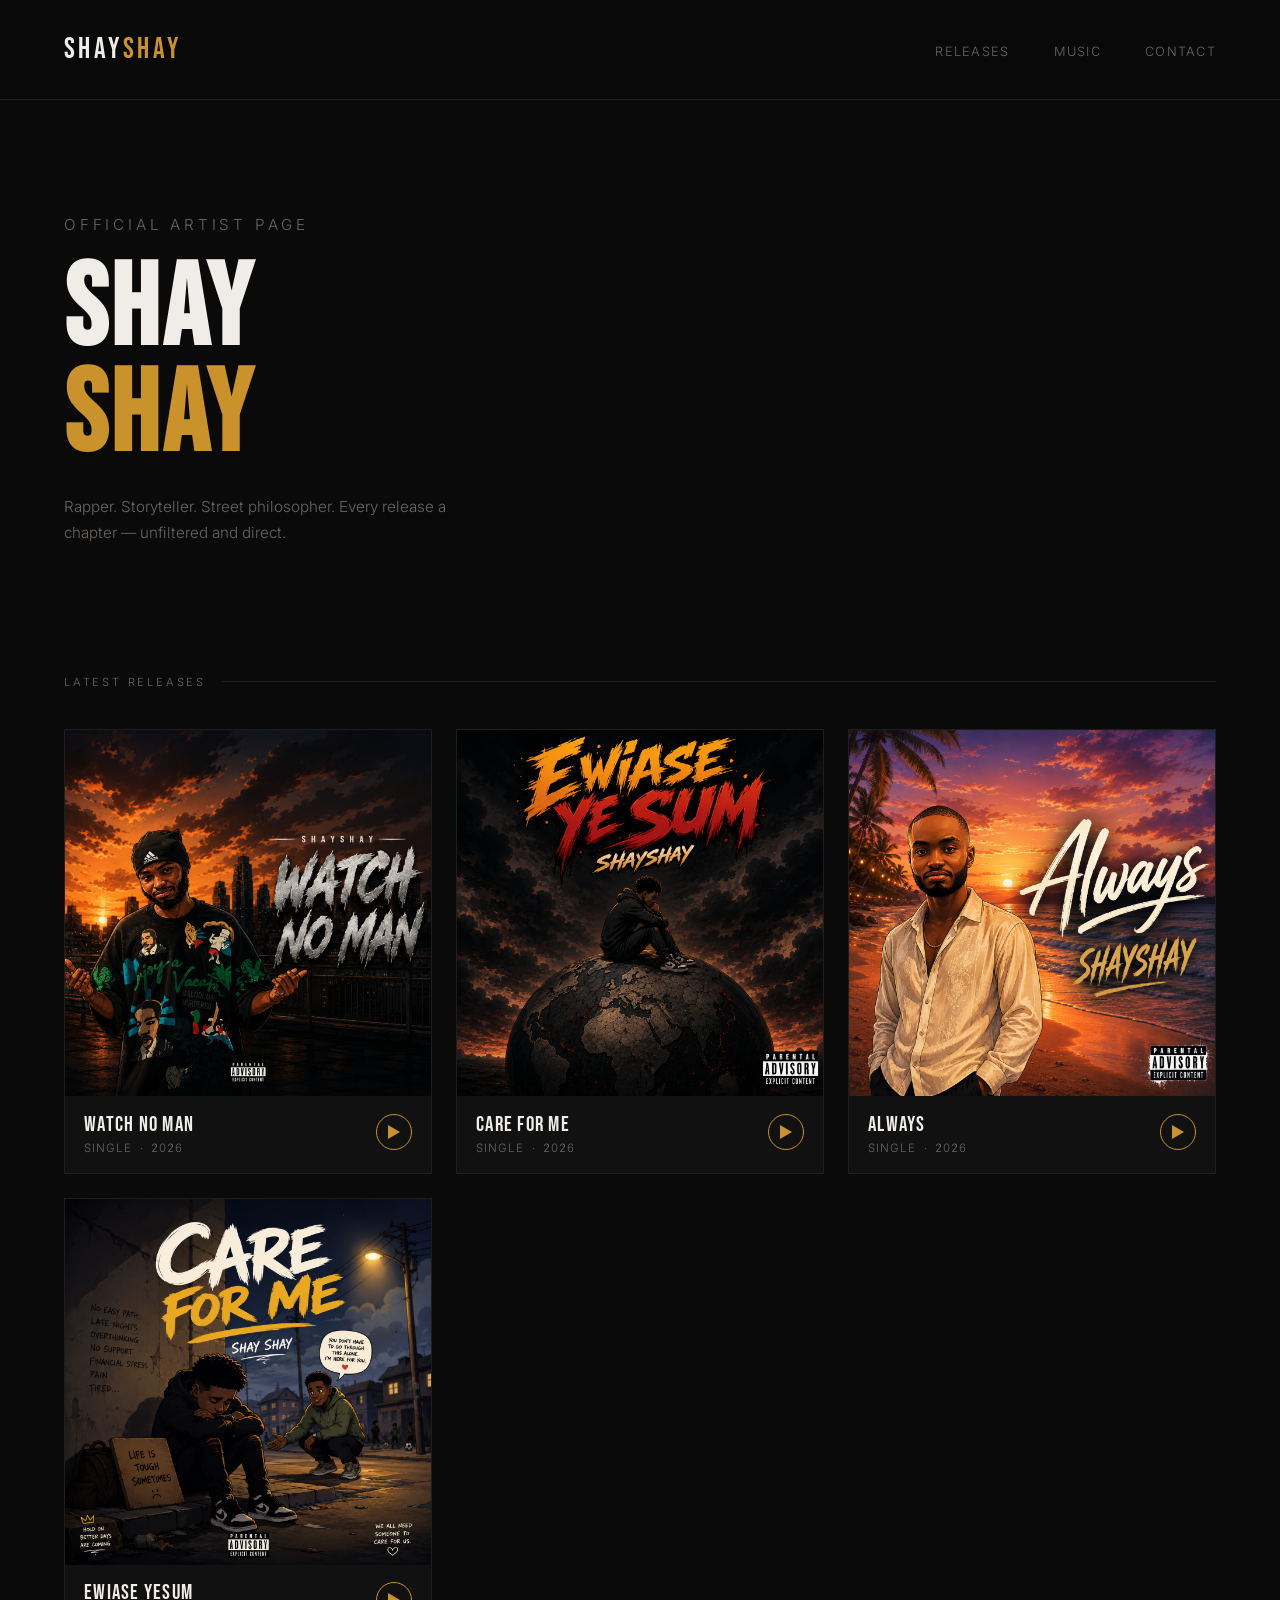
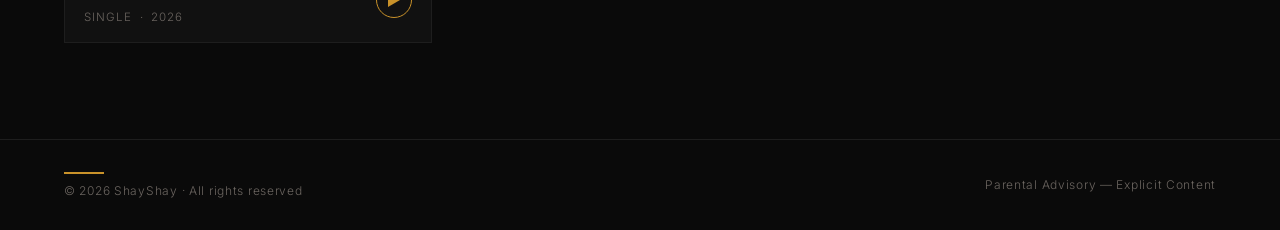
==== shayshay.html @ 4b3b52e3 "Add files via upload" ====
<!DOCTYPE html>
<html lang="en">
<head>
  <meta charset="UTF-8" />
  <meta name="viewport" content="width=device-width, initial-scale=1.0" />
  <title>ShayShay — Music</title>
  <link href="https://fonts.googleapis.com/css2?family=Bebas+Neue&family=Inter:wght@300;400;500&display=swap" rel="stylesheet" />
  <style>
    *, *::before, *::after { box-sizing: border-box; margin: 0; padding: 0; }

    :root {
      --bg: #0a0a0a;
      --surface: #111111;
      --border: #1e1e1e;
      --gold: #c9922a;
      --gold-light: #e8b44a;
      --text: #f0ede8;
      --muted: #6b6560;
    }

    html { scroll-behavior: smooth; }

    body {
      background: var(--bg);
      color: var(--text);
      font-family: 'Inter', sans-serif;
      font-weight: 300;
      min-height: 100vh;
    }

    /* ── HEADER ── */
    header {
      display: flex;
      align-items: center;
      justify-content: space-between;
      padding: 2rem 4rem;
      border-bottom: 1px solid var(--border);
      position: sticky;
      top: 0;
      background: rgba(10,10,10,0.92);
      backdrop-filter: blur(12px);
      z-index: 100;
    }

    .logo {
      font-family: 'Bebas Neue', sans-serif;
      font-size: 1.8rem;
      letter-spacing: 0.12em;
      color: var(--text);
    }

    .logo span { color: var(--gold); }

    nav a {
      color: var(--muted);
      text-decoration: none;
      font-size: 0.8rem;
      letter-spacing: 0.1em;
      text-transform: uppercase;
      margin-left: 2.5rem;
      transition: color 0.2s;
    }
    nav a:hover { color: var(--text); }

    /* ── HERO ── */
    .hero {
      padding: 7rem 4rem 4rem;
      max-width: 680px;
    }

    .hero-eyebrow {
      font-size: 0.7rem;
      letter-spacing: 0.25em;
      text-transform: uppercase;
      color: var(--gold);
      margin-bottom: 1.2rem;
    }

    .hero h1 {
      font-family: 'Bebas Neue', sans-serif;
      font-size: clamp(4rem, 9vw, 7.5rem);
      line-height: 0.92;
      letter-spacing: 0.03em;
      margin-bottom: 1.5rem;
    }

    .hero h1 em {
      font-style: normal;
      color: var(--gold);
    }

    .hero p {
      font-size: 0.95rem;
      line-height: 1.75;
      color: var(--muted);
      max-width: 420px;
    }

    /* ── RELEASES ── */
    .releases {
      padding: 4rem 4rem 6rem;
    }

    .section-label {
      font-size: 0.7rem;
      letter-spacing: 0.25em;
      text-transform: uppercase;
      color: var(--muted);
      margin-bottom: 2.5rem;
      display: flex;
      align-items: center;
      gap: 1rem;
    }
    .section-label::after {
      content: '';
      flex: 1;
      height: 1px;
      background: var(--border);
    }

    /* ── GRID ── */
    .grid {
      display: grid;
      grid-template-columns: repeat(auto-fill, minmax(280px, 1fr));
      gap: 1.5rem;
    }

    .card {
      background: var(--surface);
      border: 1px solid var(--border);
      overflow: hidden;
      cursor: pointer;
      transition: transform 0.25s ease, border-color 0.25s;
      position: relative;
    }

    .card:hover {
      transform: translateY(-4px);
      border-color: var(--gold);
    }

    .card-art {
      width: 100%;
      aspect-ratio: 1 / 1;
      object-fit: cover;
      display: block;
      transition: transform 0.4s ease;
    }

    .card:hover .card-art {
      transform: scale(1.03);
    }

    .card-info {
      padding: 1.1rem 1.2rem;
      display: flex;
      align-items: flex-start;
      justify-content: space-between;
      gap: 0.5rem;
    }

    .card-title {
      font-family: 'Bebas Neue', sans-serif;
      font-size: 1.3rem;
      letter-spacing: 0.06em;
      line-height: 1.1;
    }

    .card-meta {
      font-size: 0.72rem;
      color: var(--muted);
      letter-spacing: 0.08em;
      margin-top: 0.3rem;
      text-transform: uppercase;
    }

    .play-btn {
      width: 36px;
      height: 36px;
      border-radius: 50%;
      border: 1px solid var(--gold);
      background: transparent;
      color: var(--gold);
      display: flex;
      align-items: center;
      justify-content: center;
      flex-shrink: 0;
      transition: background 0.2s, color 0.2s;
      cursor: pointer;
    }
    .play-btn:hover { background: var(--gold); color: #000; }

    /* ── LIGHTBOX ── */
    .lightbox {
      display: none;
      position: fixed;
      inset: 0;
      background: rgba(0,0,0,0.9);
      z-index: 999;
      align-items: center;
      justify-content: center;
      padding: 2rem;
    }
    .lightbox.open { display: flex; }

    .lightbox img {
      max-width: min(720px, 90vw);
      max-height: 90vh;
      object-fit: contain;
      box-shadow: 0 0 80px rgba(201,146,42,0.15);
    }

    .lightbox-close {
      position: absolute;
      top: 1.5rem;
      right: 2rem;
      font-size: 2rem;
      color: var(--muted);
      cursor: pointer;
      background: none;
      border: none;
      line-height: 1;
      transition: color 0.2s;
    }
    .lightbox-close:hover { color: var(--text); }

    /* ── FOOTER ── */
    footer {
      border-top: 1px solid var(--border);
      padding: 2rem 4rem;
      display: flex;
      align-items: center;
      justify-content: space-between;
      flex-wrap: wrap;
      gap: 1rem;
    }

    footer p {
      font-size: 0.75rem;
      color: var(--muted);
      letter-spacing: 0.06em;
    }

    .gold-line {
      width: 2.5rem;
      height: 2px;
      background: var(--gold);
      margin-bottom: 0.6rem;
    }

    /* ── RESPONSIVE ── */
    @media (max-width: 640px) {
      header { padding: 1.5rem 1.5rem; }
      nav { display: none; }
      .hero { padding: 4rem 1.5rem 3rem; }
      .releases { padding: 3rem 1.5rem 5rem; }
      footer { padding: 2rem 1.5rem; }
    }
  </style>
</head>
<body>

  <header>
    <div class="logo">Shay<span>Shay</span></div>
    <nav>
      <a href="#releases">Releases</a>
      <a href="#">Music</a>
      <a href="#">Contact</a>
    </nav>
  </header>

  <section class="hero">
    <p class="hero-eyebrow">Official Artist Page</p>
    <h1>Shay<br><em>Shay</em></h1>
    <p>Rapper. Storyteller. Street philosopher. Every release a chapter — unfiltered and direct.</p>
  </section>

  <section class="releases" id="releases">
    <p class="section-label">Latest Releases</p>

    <div class="grid">

      <div class="card" onclick="openLightbox(this)">
        <img class="card-art" src="C1.png" alt="Watch No Man" />
        <div class="card-info">
          <div>
            <div class="card-title">Watch No Man</div>
            <div class="card-meta">Single &nbsp;·&nbsp; 2026</div>
          </div>
          <button class="play-btn" aria-label="Play">
            <svg width="12" height="14" viewBox="0 0 12 14" fill="currentColor"><path d="M0 0l12 7-12 7V0z"/></svg>
          </button>
        </div>
      </div>

      <div class="card" onclick="openLightbox(this)">
        <img class="card-art" src="C2.png" alt="Care For Me" />
        <div class="card-info">
          <div>
            <div class="card-title">Care For Me</div>
            <div class="card-meta">Single &nbsp;·&nbsp; 2026</div>
          </div>
          <button class="play-btn" aria-label="Play">
            <svg width="12" height="14" viewBox="0 0 12 14" fill="currentColor"><path d="M0 0l12 7-12 7V0z"/></svg>
          </button>
        </div>
      </div>

      <div class="card" onclick="openLightbox(this)">
        <img class="card-art" src="C3.png" alt="Always" />
        <div class="card-info">
          <div>
            <div class="card-title">Always</div>
            <div class="card-meta">Single &nbsp;·&nbsp; 2026</div>
          </div>
          <button class="play-btn" aria-label="Play">
            <svg width="12" height="14" viewBox="0 0 12 14" fill="currentColor"><path d="M0 0l12 7-12 7V0z"/></svg>
          </button>
        </div>
      </div>

      <div class="card" onclick="openLightbox(this)">
        <img class="card-art" src="C4.png" alt="Ewiase Yesum" />
        <div class="card-info">
          <div>
            <div class="card-title">Ewiase Yesum</div>
            <div class="card-meta">Single &nbsp;·&nbsp; 2026</div>
          </div>
          <button class="play-btn" aria-label="Play">
            <svg width="12" height="14" viewBox="0 0 12 14" fill="currentColor"><path d="M0 0l12 7-12 7V0z"/></svg>
          </button>
        </div>
      </div>

    </div>
  </section>

  <!-- Lightbox -->
  <div class="lightbox" id="lightbox" onclick="closeLightbox()">
    <button class="lightbox-close" onclick="closeLightbox()">×</button>
    <img id="lightbox-img" src="" alt="" />
  </div>

  <footer>
    <div>
      <div class="gold-line"></div>
      <p>© 2026 ShayShay · All rights reserved</p>
    </div>
    <p>Parental Advisory — Explicit Content</p>
  </footer>

  <script>
    function openLightbox(card) {
      const img = card.querySelector('.card-art');
      document.getElementById('lightbox-img').src = img.src;
      document.getElementById('lightbox-img').alt = img.alt;
      document.getElementById('lightbox').classList.add('open');
    }

    function closeLightbox() {
      document.getElementById('lightbox').classList.remove('open');
    }

    document.addEventListener('keydown', e => {
      if (e.key === 'Escape') closeLightbox();
    });
  </script>

</body>
</html>
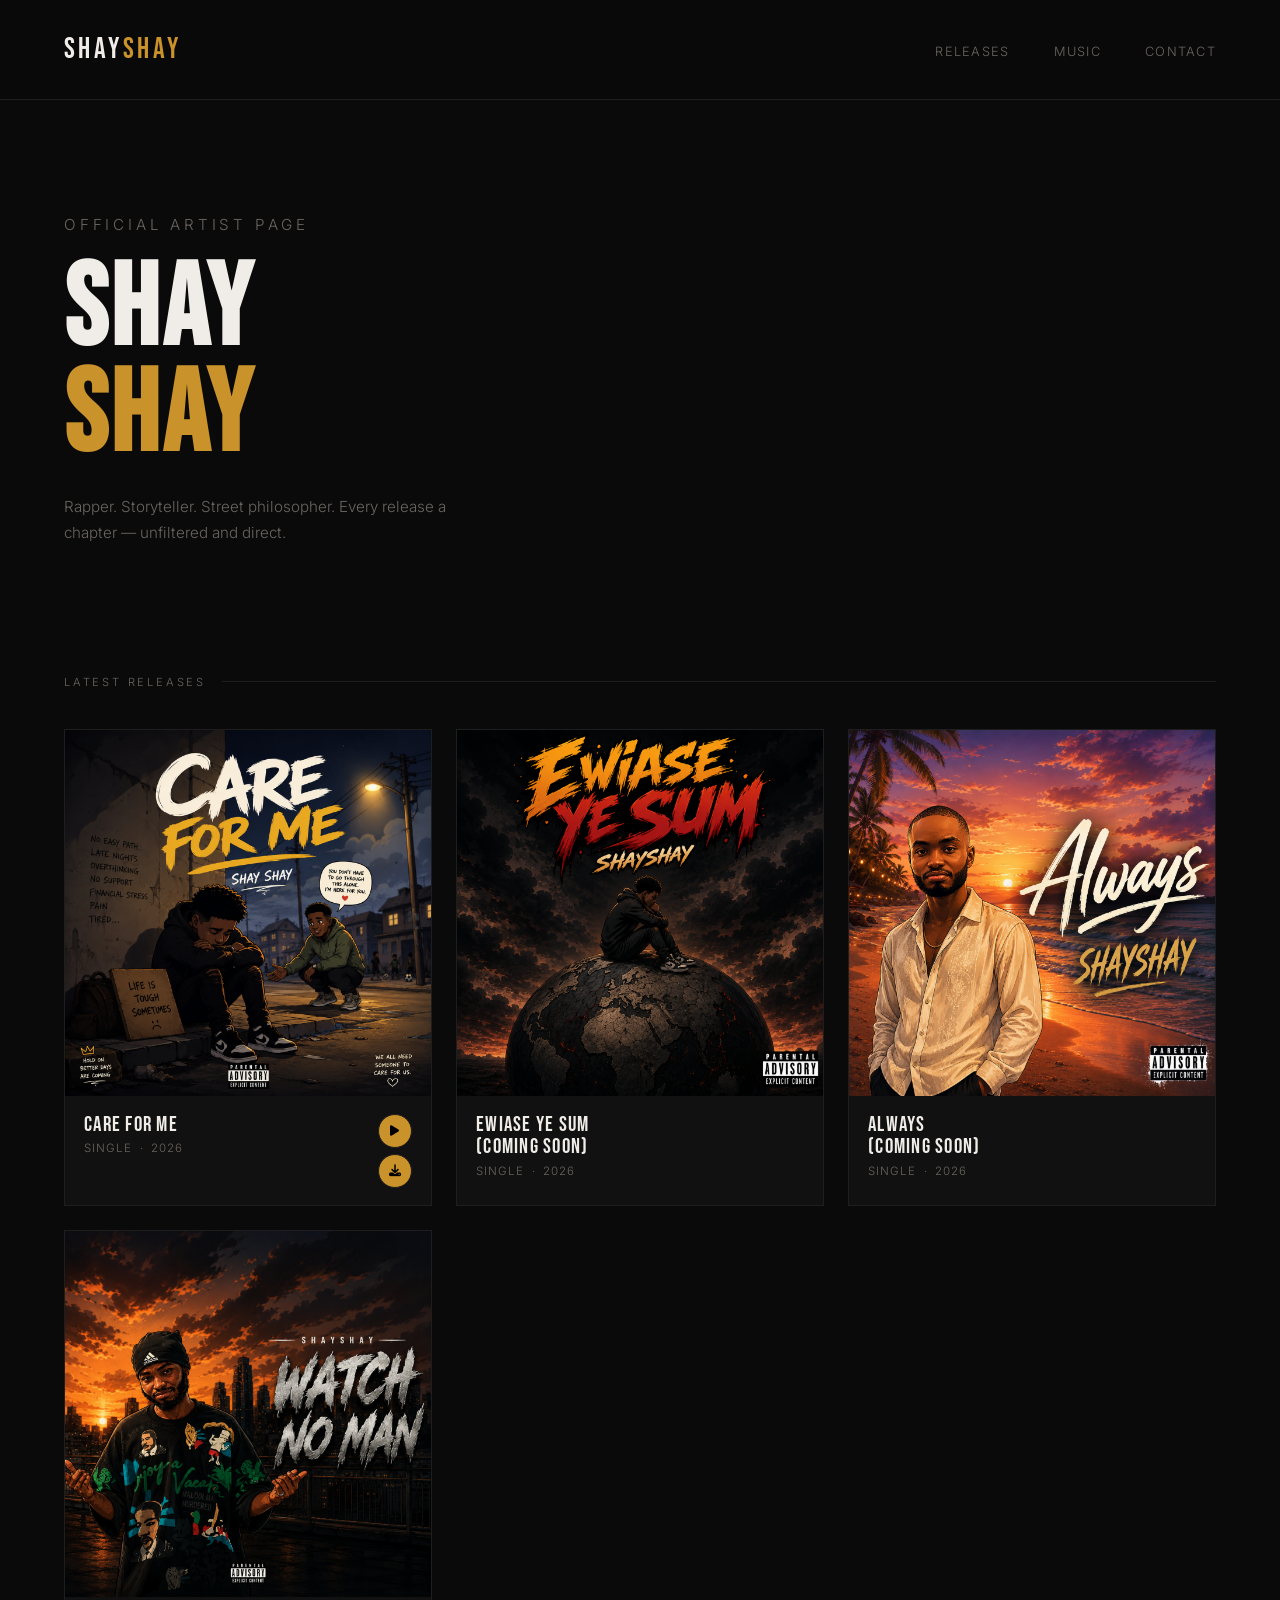
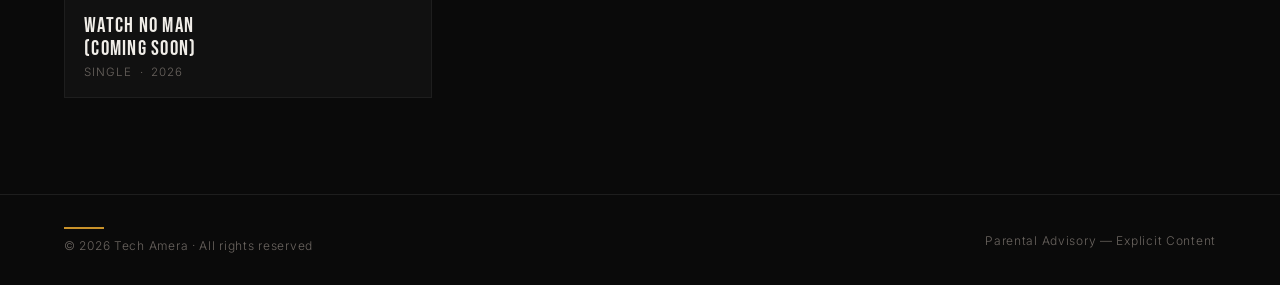
==== commit e26a67ad: "Add files via upload" ====
--- a/shayshay.html
+++ b/shayshay.html
@@ -5,6 +5,7 @@
   <meta name="viewport" content="width=device-width, initial-scale=1.0" />
   <title>ShayShay — Music</title>
   <link href="https://fonts.googleapis.com/css2?family=Bebas+Neue&family=Inter:wght@300;400;500&display=swap" rel="stylesheet" />
+  <link rel="stylesheet" href="https://cdnjs.cloudflare.com/ajax/libs/font-awesome/6.5.0/css/all.min.css">
   <style>
     *, *::before, *::after { box-sizing: border-box; margin: 0; padding: 0; }
 
@@ -173,22 +174,100 @@
       margin-top: 0.3rem;
       text-transform: uppercase;
     }
-
-    .play-btn {
-      width: 36px;
-      height: 36px;
+    
+    /* ── BONUS / MUSIC SECTION ── */
+    .bonus-section {
+      margin-bottom: 40px;
+    }
+    .bonus-section h2 {
+      font-family: var(--font-ui);
+      font-size: 18px;
+      font-weight: 600;
+      color: var(--white);
+      margin-bottom: 16px;
+    }
+    .music-card {
+      background: var(--navy-mid);
+      border: 1px solid var(--border);
+      border-radius: var(--radius);
+      padding: 20px;
+      display: flex;
+      flex-direction: column;
+      gap: 12px;
+      max-width: 380px;
+    }
+    .music-title {
+      font-family: var(--font-code);
+      font-size: 13px;
+      color: var(--text-muted);
+    }
+    .music-title span {
+      color: var(--white);
+      font-weight: 500;
+    }
+    .music-actions {
+      display: flex;
+      gap: 10px;
+      flex-wrap: wrap;
+    }
+    .music-btn {
+      display: inline-flex;
+      align-items: center;
+      gap: 8px;
+      padding: 9px 16px;
+      background: var(--blue-accent);
+      color: var(--white);
+      border-radius: var(--radius);
+      text-decoration: none;
+      font-size: 12px;
+      font-weight: 500;
+      transition: background 0.2s;
+    }
+    .music-btn:hover { background: var(--blue-bright); }
+    .music-btn.outline {
+      background: transparent;
+      border: 1px solid var(--border);
+      color: var(--text-muted);
+    }
+    .music-btn.outline:hover {
+      border-color: var(--blue-bright);
+      color: var(--white);
+    }
+    /* ── CARD ACTIONS ── */
+    .card-actions {
+      display: flex;
+      flex-direction: column;
+      gap: 6px;
+      flex-shrink: 0;
+    }
+
+    .card-btn {
+      display: inline-flex;
+      align-items: center;
+      justify-content: center;
+      width: 34px;
+      height: 34px;
       border-radius: 50%;
-      border: 1px solid var(--gold);
-      background: transparent;
-      color: var(--gold);
-      display: flex;
-      align-items: center;
-      justify-content: center;
-      flex-shrink: 0;
-      transition: background 0.2s, color 0.2s;
+      border: 1px solid var(--border);
+      background: var(--gold);
+      color: black;
       cursor: pointer;
-    }
-    .play-btn:hover { background: var(--gold); color: #000; }
+      transition: background 0.2s, border-color 0.2s, color 0.2s;
+      text-decoration: none;
+      font-size: 0.75rem;
+    }
+
+    .card-btn:hover {
+      background: var(--gold);
+      border-color: var(--gold);
+      color: #000;
+    }
+
+    .card-btn.play-btn.playing {
+      background: var(--gold);
+      border-color: var(--gold);
+      color: #000;
+    }
 
     /* ── LIGHTBOX ── */
     .lightbox {
@@ -276,65 +355,64 @@
   </section>
 
   <section class="releases" id="releases">
-    <p class="section-label">Latest Releases</p>
+    <p class="section-label">Latest Releases
+    </p>
 
     <div class="grid">
-
+      <div class="card" onclick="openLightbox(this)">
+        <img class="card-art" src="C4.png" alt="Care for me" />
+        <div class="card-info">
+          <div>
+            <div class="card-title">Care for me</div>
+            <div class="card-meta">Single &nbsp;·&nbsp; 2026</div>
+          </div>
+          <div class="card-actions" onclick="event.stopPropagation()">
+            <button class="card-btn play-btn" id="playBtn" title="Play / Pause" onclick="togglePlay()">
+              <i class="fa-solid fa-play" id="playIcon"></i>
+            </button>
+            <a class="card-btn" href="Care for me.mp3" download="Care for me.mp3" title="Download">
+              <i class="fa-solid fa-download"></i>
+            </a>
+          </div>
+        </div>
+      </div>
+      <audio id="careAudio" src="Care for me.mp3"></audio>
+
+      <div class="card" onclick="openLightbox(this)">
+        <img class="card-art" src="C2.png" alt="Care For Me" />
+        <div class="card-info">
+          <div>
+            <div class="card-title">Ewiase ye sum<br>
+            (Coming Soon)</div>
+            <div class="card-meta">Single &nbsp;·&nbsp; 2026</div>
+          </div>
+        </div>
+      </div>
+
+      <div class="card" onclick="openLightbox(this)">
+        <img class="card-art" src="C3.png" alt="Always" />
+        <div class="card-info">
+          <div>
+            <div class="card-title">Always<br>
+            (Coming soon)</div>
+            <div class="card-meta">Single &nbsp;·&nbsp; 2026</div>
+          </div>
+        </div>
+      </div>
+      
       <div class="card" onclick="openLightbox(this)">
         <img class="card-art" src="C1.png" alt="Watch No Man" />
         <div class="card-info">
           <div>
-            <div class="card-title">Watch No Man</div>
+            <div class="card-title">Watch No Man<br>
+            (Coming soon)</div>
             <div class="card-meta">Single &nbsp;·&nbsp; 2026</div>
           </div>
-          <button class="play-btn" aria-label="Play">
-            <svg width="12" height="14" viewBox="0 0 12 14" fill="currentColor"><path d="M0 0l12 7-12 7V0z"/></svg>
-          </button>
         </div>
       </div>
 
-      <div class="card" onclick="openLightbox(this)">
-        <img class="card-art" src="C2.png" alt="Care For Me" />
-        <div class="card-info">
-          <div>
-            <div class="card-title">Care For Me</div>
-            <div class="card-meta">Single &nbsp;·&nbsp; 2026</div>
-          </div>
-          <button class="play-btn" aria-label="Play">
-            <svg width="12" height="14" viewBox="0 0 12 14" fill="currentColor"><path d="M0 0l12 7-12 7V0z"/></svg>
-          </button>
-        </div>
-      </div>
-
-      <div class="card" onclick="openLightbox(this)">
-        <img class="card-art" src="C3.png" alt="Always" />
-        <div class="card-info">
-          <div>
-            <div class="card-title">Always</div>
-            <div class="card-meta">Single &nbsp;·&nbsp; 2026</div>
-          </div>
-          <button class="play-btn" aria-label="Play">
-            <svg width="12" height="14" viewBox="0 0 12 14" fill="currentColor"><path d="M0 0l12 7-12 7V0z"/></svg>
-          </button>
-        </div>
-      </div>
-
-      <div class="card" onclick="openLightbox(this)">
-        <img class="card-art" src="C4.png" alt="Ewiase Yesum" />
-        <div class="card-info">
-          <div>
-            <div class="card-title">Ewiase Yesum</div>
-            <div class="card-meta">Single &nbsp;·&nbsp; 2026</div>
-          </div>
-          <button class="play-btn" aria-label="Play">
-            <svg width="12" height="14" viewBox="0 0 12 14" fill="currentColor"><path d="M0 0l12 7-12 7V0z"/></svg>
-          </button>
-        </div>
-      </div>
-
-    </div>
+
   </section>
-
   <!-- Lightbox -->
   <div class="lightbox" id="lightbox" onclick="closeLightbox()">
     <button class="lightbox-close" onclick="closeLightbox()">×</button>
@@ -344,12 +422,33 @@
   <footer>
     <div>
       <div class="gold-line"></div>
-      <p>© 2026 ShayShay · All rights reserved</p>
+      <p>© 2026 Tech Amera · All rights reserved</p>
     </div>
     <p>Parental Advisory — Explicit Content</p>
   </footer>
 
   <script>
+    const audio = document.getElementById('careAudio');
+    const playBtn = document.getElementById('playBtn');
+    const playIcon = document.getElementById('playIcon');
+
+    function togglePlay() {
+      if (audio.paused) {
+        audio.play();
+        playIcon.className = 'fa-solid fa-pause';
+        playBtn.classList.add('playing');
+      } else {
+        audio.pause();
+        playIcon.className = 'fa-solid fa-play';
+        playBtn.classList.remove('playing');
+      }
+    }
+
+    audio.addEventListener('ended', () => {
+      playIcon.className = 'fa-solid fa-play';
+      playBtn.classList.remove('playing');
+    });
+
     function openLightbox(card) {
       const img = card.querySelector('.card-art');
       document.getElementById('lightbox-img').src = img.src;
